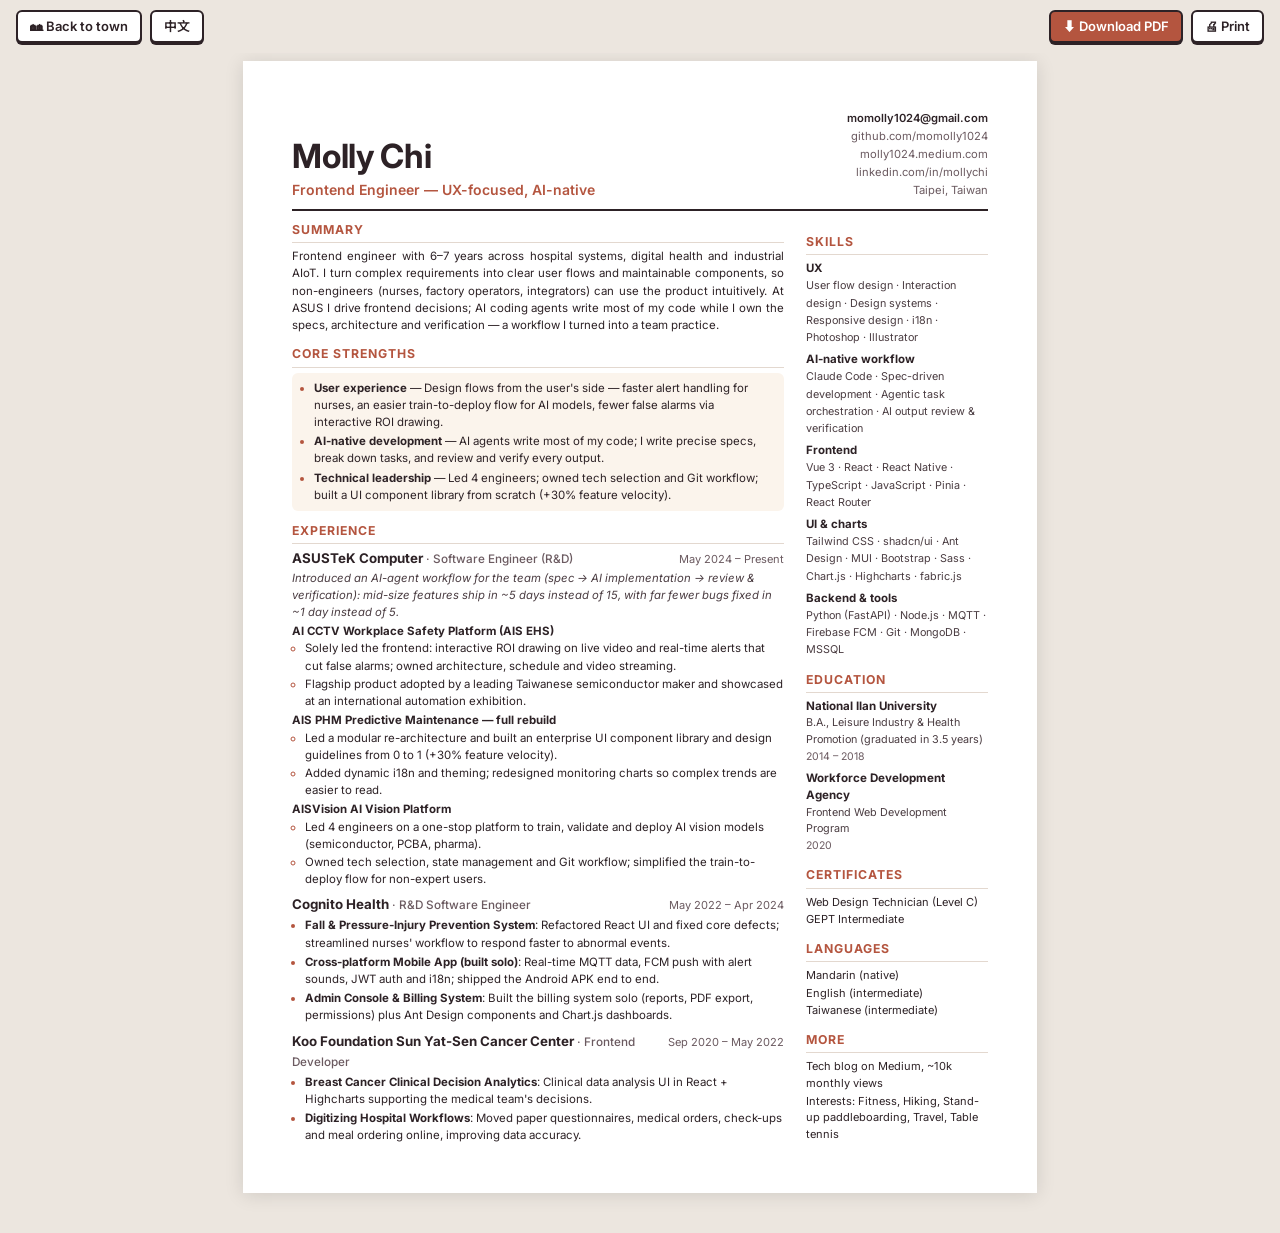
==== resume.html @ bb118aad "Molly's Town: interactive résumé site Pixel-town résumé (zh/en) with one-page PDF downloads. Art and" ====
<!doctype html>
<html lang="zh-Hant">
<head>
  <meta charset="utf-8">
  <meta name="viewport" content="width=device-width, initial-scale=1">
  <title>Molly Chi · Résumé</title>
  <link rel="icon" href="data:image/svg+xml,<svg xmlns=%22http://www.w3.org/2000/svg%22 viewBox=%220 0 100 100%22><text y=%22.9em%22 font-size=%2290%22>📄</text></svg>">
  <link rel="preconnect" href="https://fonts.googleapis.com">
  <link rel="preconnect" href="https://fonts.gstatic.com" crossorigin>
  <link href="https://fonts.googleapis.com/css2?family=Noto+Sans+TC:wght@400;500;700&family=Inter:wght@400;500;600;700&display=swap" rel="stylesheet">
  <style>
    :root {
      --ink: #2d2226; --soft: #6b5a60; --line: #e3d8cf; --accent: #b4553f; --tint: #fbf4ec;
      --font: "Inter", "Noto Sans TC", system-ui, -apple-system, "PingFang TC", sans-serif;
    }
    * { box-sizing: border-box; }
    html, body { margin: 0; }
    body { background: #ece6df; color: var(--ink); font-family: var(--font); -webkit-print-color-adjust: exact; print-color-adjust: exact; }
    a { color: inherit; text-decoration: none; }

    .toolbar {
      position: sticky; top: 0; z-index: 2;
      display: flex; flex-wrap: wrap; gap: 8px; align-items: center; justify-content: space-between;
      padding: 10px 16px; background: #ece6dfee; backdrop-filter: blur(4px);
    }
    .toolbar .group { display: flex; gap: 8px; flex-wrap: wrap; }
    .tb {
      font: 600 13px/1 var(--font); color: var(--ink); background: #fff;
      border: 2px solid var(--ink); border-radius: 6px; padding: 8px 12px; cursor: pointer;
      box-shadow: 0 2px 0 var(--ink); display: inline-flex; align-items: center; gap: 6px;
    }
    .tb.primary { background: var(--accent); color: #fff; }
    .tb:focus-visible { outline: 3px solid #4a90b8; outline-offset: 2px; }

    /* A4 sheet */
    .sheet {
      width: 210mm; min-height: 297mm; margin: 8px auto 40px; background: #fff;
      padding: 13mm 13mm 11mm; box-shadow: 0 2px 18px rgba(0,0,0,.12);
      font-size: 8.9pt; line-height: 1.5;
    }
    .sheet.en { font-size: 8.6pt; }
    header.top { display: flex; justify-content: space-between; align-items: flex-end; gap: 16px; padding-bottom: 9px; border-bottom: 2.5px solid var(--ink); }
    header.top h1 { font-size: 25pt; line-height: 1; margin: 0 0 5px; letter-spacing: -.01em; }
    header.top .headline { margin: 0; font-size: 10.5pt; font-weight: 600; color: var(--accent); }
    header.top .contact { text-align: right; font-size: 8.4pt; color: var(--soft); line-height: 1.6; }
    header.top .contact b { color: var(--ink); font-weight: 600; }

    .cols { display: grid; grid-template-columns: 1fr 48mm; gap: 6mm; margin-top: 10px; }
    h2 {
      font-size: 9.2pt; text-transform: uppercase; letter-spacing: .08em; color: var(--accent);
      margin: 11px 0 5px; padding-bottom: 3px; border-bottom: 1px solid var(--line);
    }
    .cols > div > h2:first-child { margin-top: 0; }
    p { margin: 0 0 4px; }
    .summary { text-align: justify; }

    .strengths { margin: 0; padding: 7px 10px 7px 22px; background: var(--tint); border-radius: 6px; }
    .strengths li { margin-bottom: 2px; }
    .strengths li:last-child { margin-bottom: 0; }
    .job { margin-bottom: 7px; }
    .job-head { display: flex; justify-content: space-between; align-items: baseline; gap: 8px; }
    .job-head h3 { font-size: 10pt; margin: 0; }
    .job-head h3 small { font-weight: 500; color: var(--soft); font-size: 8.8pt; }
    .job-head .period { font-size: 8.3pt; color: var(--soft); white-space: nowrap; }
    .job .lead { font-size: 8.5pt; color: #4a3c41; font-style: italic; margin: 1px 0 2px; }
    .projects { margin-top: 2px; }
    .projects > li { margin-bottom: 2px; }
    .projects > li.group { list-style: none; margin-left: -13px; }
    .projects > li.group > ul { margin-top: 0; }
    ul { margin: 1px 0 0; padding-left: 13px; }
    li { margin: 0 0 1px; }
    li::marker { color: var(--accent); }

    aside h2 { margin-top: 12px; }
    .skill { margin-bottom: 5px; }
    .skill b { display: block; font-size: 8.6pt; }
    .skill span { font-size: 8.1pt; color: #4a3c41; }
    .edu { margin-bottom: 5px; }
    .edu b { display: block; font-size: 8.7pt; }
    .edu span { display: block; font-size: 8.1pt; color: #4a3c41; }
    .edu small { color: var(--soft); font-size: 7.9pt; }
    .plain { list-style: none; padding: 0; margin: 0; font-size: 8.3pt; }
    .plain li { margin-bottom: 1px; }

    @media screen and (max-width: 860px) {
      .sheet { width: auto; min-height: 0; margin: 0 0 24px; padding: 20px 16px; font-size: 13.5px; box-shadow: none; }
      header.top { flex-direction: column; align-items: flex-start; }
      header.top .contact { text-align: left; }
      .cols { grid-template-columns: 1fr; }
      .skill span, .edu span, .plain, .job .lead { font-size: 12.5px; }
      .job-head { flex-wrap: wrap; }
    }
    @page { size: A4; margin: 0; }
    @media print {
      body { background: #fff; }
      .toolbar { display: none; }
      .sheet { margin: 0; box-shadow: none; width: 210mm; height: 297mm; overflow: hidden; }
    }
  </style>
</head>
<body>
  <nav class="toolbar">
    <div class="group">
      <a class="tb" href="index.html" id="backLink">🏘</a>
      <button class="tb" id="langBtn"></button>
    </div>
    <div class="group">
      <a class="tb primary" id="dlBtn" download></a>
      <button class="tb" onclick="window.print()" id="printBtn"></button>
    </div>
  </nav>
  <main class="sheet" id="sheet"></main>

  <script src="data.js?v=20261026i"></script>
  <script>
  (() => {
    const LABELS = {
      zh: { back: "🏘 回小鎮", print: "🖨 列印", dl: "⬇ 下載 PDF", other: "English", summary: "摘要", strengths: "核心強項", exp: "工作經歷", skills: "技能", edu: "學歷", certs: "證照", langs: "語言", more: "其他", interests: "興趣：", file: "assets/Molly_Chi_Resume_ZH.pdf" },
      en: { back: "🏘 Back to town", print: "🖨 Print", dl: "⬇ Download PDF", other: "中文", summary: "Summary", strengths: "Core strengths", exp: "Experience", skills: "Skills", edu: "Education", certs: "Certificates", langs: "Languages", more: "More", interests: "Interests: ", file: "assets/Molly_Chi_Resume_EN.pdf" },
    };
    const params = new URLSearchParams(location.search);
    let lang = params.get("lang");
    if (!LABELS[lang]) { try { lang = localStorage.getItem("town-lang"); } catch (e) {} }
    if (!LABELS[lang]) lang = ((navigator.languages && navigator.languages[0]) || navigator.language || "").toLowerCase().startsWith("zh") ? "zh" : "en";
    const esc = (s) => String(s).replace(/[&<>"']/g, (c) => ({ "&": "&amp;", "<": "&lt;", ">": "&gt;", '"': "&quot;", "'": "&#39;" }[c]));
    const bare = (u) => u.replace(/^https?:\/\/(www\.)?/, "").replace(/\/$/, "");

    function render() {
      const R = window.RESUME[lang], L = LABELS[lang];
      document.documentElement.lang = lang === "zh" ? "zh-Hant" : "en";
      document.getElementById("sheet").className = `sheet ${lang}`;
      document.title = `${R.name} · ${lang === "zh" ? "履歷" : "Résumé"}`;
      document.getElementById("backLink").textContent = L.back;
      document.getElementById("backLink").href = `index.html?lang=${lang}`;
      document.getElementById("langBtn").textContent = L.other;
      document.getElementById("printBtn").textContent = L.print;
      const dl = document.getElementById("dlBtn");
      dl.textContent = L.dl; dl.href = L.file; dl.setAttribute("download", L.file.split("/").pop());

      // one-point projects collapse into a single bullet to keep the page to one sheet
      const proj = (p) => {
        const t = p.url ? `<a href="${esc(p.url)}">${esc(p.title)}</a>` : esc(p.title);
        return p.points.length === 1
          ? `<li><b>${t}</b>${lang === "zh" ? "：" : ": "}${esc(p.points[0])}</li>`
          : `<li class="group"><b>${t}</b><ul>${p.points.map((x) => `<li>${esc(x)}</li>`).join("")}</ul></li>`;
      };
      const job = (j) => `<div class="job">
        <div class="job-head"><h3>${esc(j.company)} <small>· ${esc(j.role)}</small></h3><span class="period">${esc(j.period)}</span></div>
        ${j.lead ? `<p class="lead">${esc(j.lead)}</p>` : ""}
        <ul class="projects">${j.projects.map(proj).join("")}</ul>
      </div>`;

      document.getElementById("sheet").innerHTML = `
        <header class="top">
          <div><h1>${esc(R.name)}</h1><p class="headline">${esc(R.title)} — ${esc(R.headline)}</p></div>
          <div class="contact">
            <b><a href="mailto:${esc(R.email)}">${esc(R.email)}</a></b><br>
            ${R.links.map((l) => `<a href="${esc(l.url)}">${esc(bare(l.url))}</a>`).join("<br>")}<br>
            ${esc(R.location)}
          </div>
        </header>
        <div class="cols">
          <div>
            <h2>${L.summary}</h2><p class="summary">${esc(R.summary)}</p>
            <h2>${L.strengths}</h2>
            <ul class="strengths">${R.strengths.map((s) => `<li><b>${esc(s.title)}</b>${lang === "zh" ? "：" : " — "}${esc(s.text)}</li>`).join("")}</ul>
            <h2>${L.exp}</h2>${R.jobs.map(job).join("")}
          </div>
          <aside>
            <h2>${L.skills}</h2>${R.skills.map((g) => `<div class="skill"><b>${esc(g.group)}</b><span>${g.list.map(esc).join(" · ")}</span></div>`).join("")}
            <h2>${L.edu}</h2>${R.education.map((e) => `<div class="edu"><b>${esc(e.school)}</b><span>${esc(e.program)}</span><small>${esc(e.period)}</small></div>`).join("")}
            <h2>${L.certs}</h2><ul class="plain">${R.certs.map((c) => `<li>${esc(c)}</li>`).join("")}</ul>
            <h2>${L.langs}</h2><ul class="plain">${R.languages.map((c) => `<li>${esc(c)}</li>`).join("")}</ul>
            <h2>${L.more}</h2><ul class="plain"><li>${esc(R.extra)}</li><li>${L.interests}${R.interests.map(esc).join(lang === "zh" ? "、" : ", ")}</li></ul>
          </aside>
        </div>`;
    }
    document.getElementById("langBtn").addEventListener("click", () => {
      lang = lang === "zh" ? "en" : "zh";
      try { localStorage.setItem("town-lang", lang); } catch (e) {}
      history.replaceState(null, "", `?lang=${lang}`);
      render();
    });
    render();
  })();
  </script>
</body>
</html>
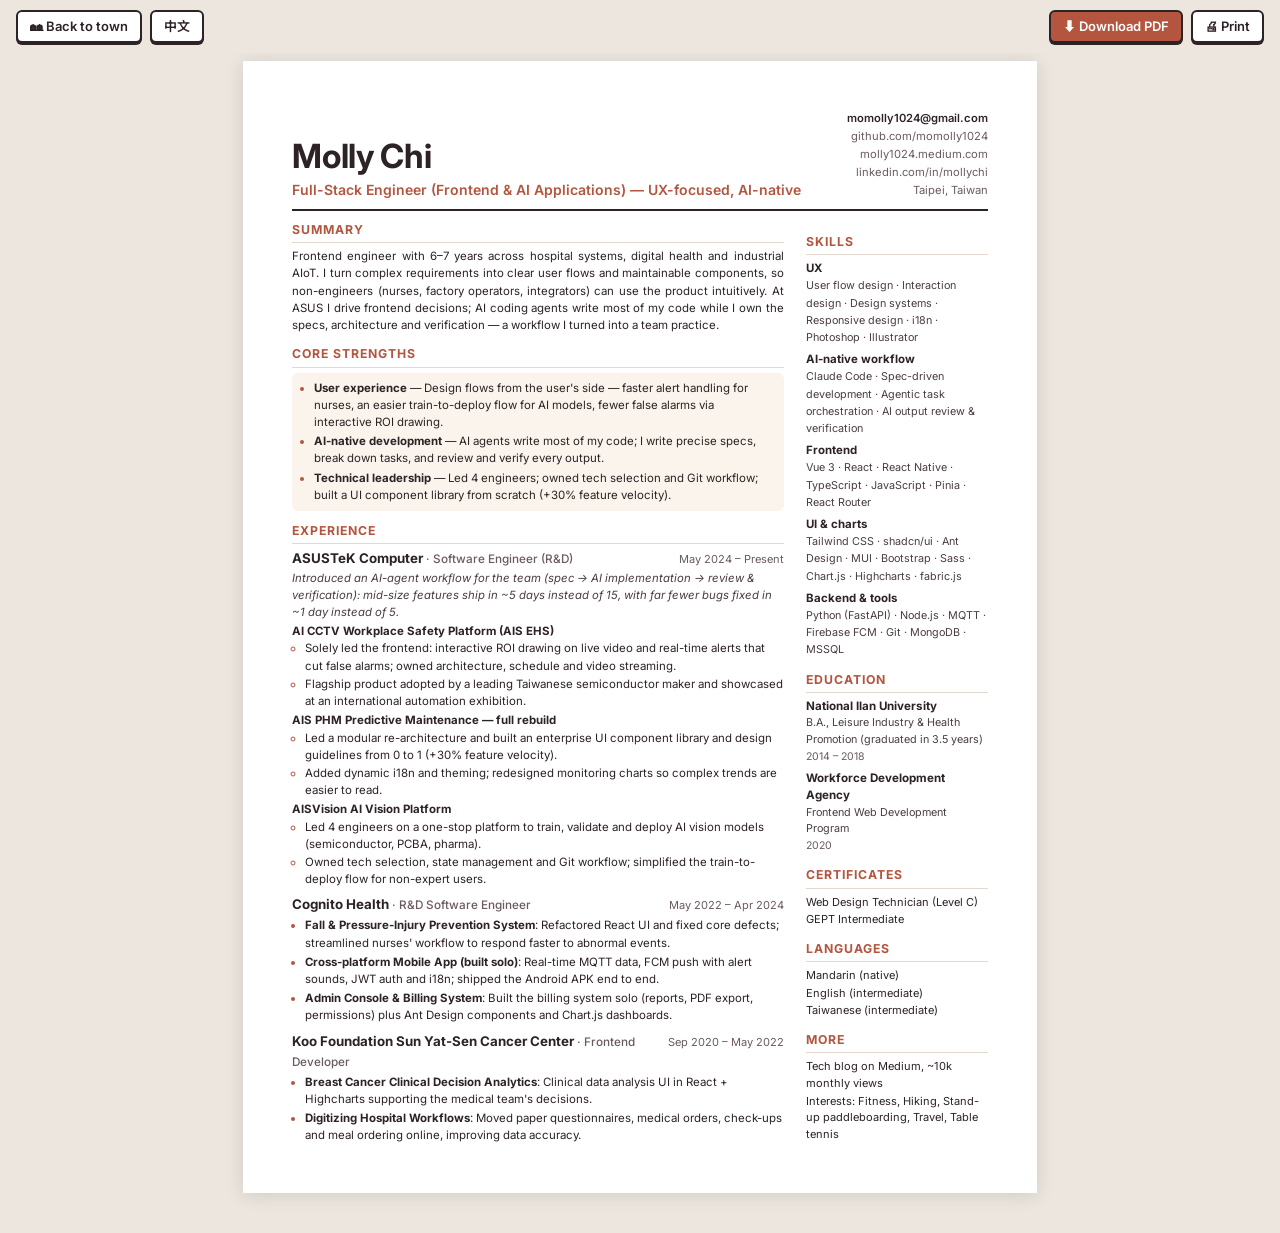
==== commit daecc728: "職稱改為全端工程師（中英、PDF）" ====
--- a/resume.html
+++ b/resume.html
@@ -111,7 +111,7 @@
   </nav>
   <main class="sheet" id="sheet"></main>
 
-  <script src="data.js?v=20261026i"></script>
+  <script src="data.js?v=20261105a"></script>
   <script>
   (() => {
     const LABELS = {
